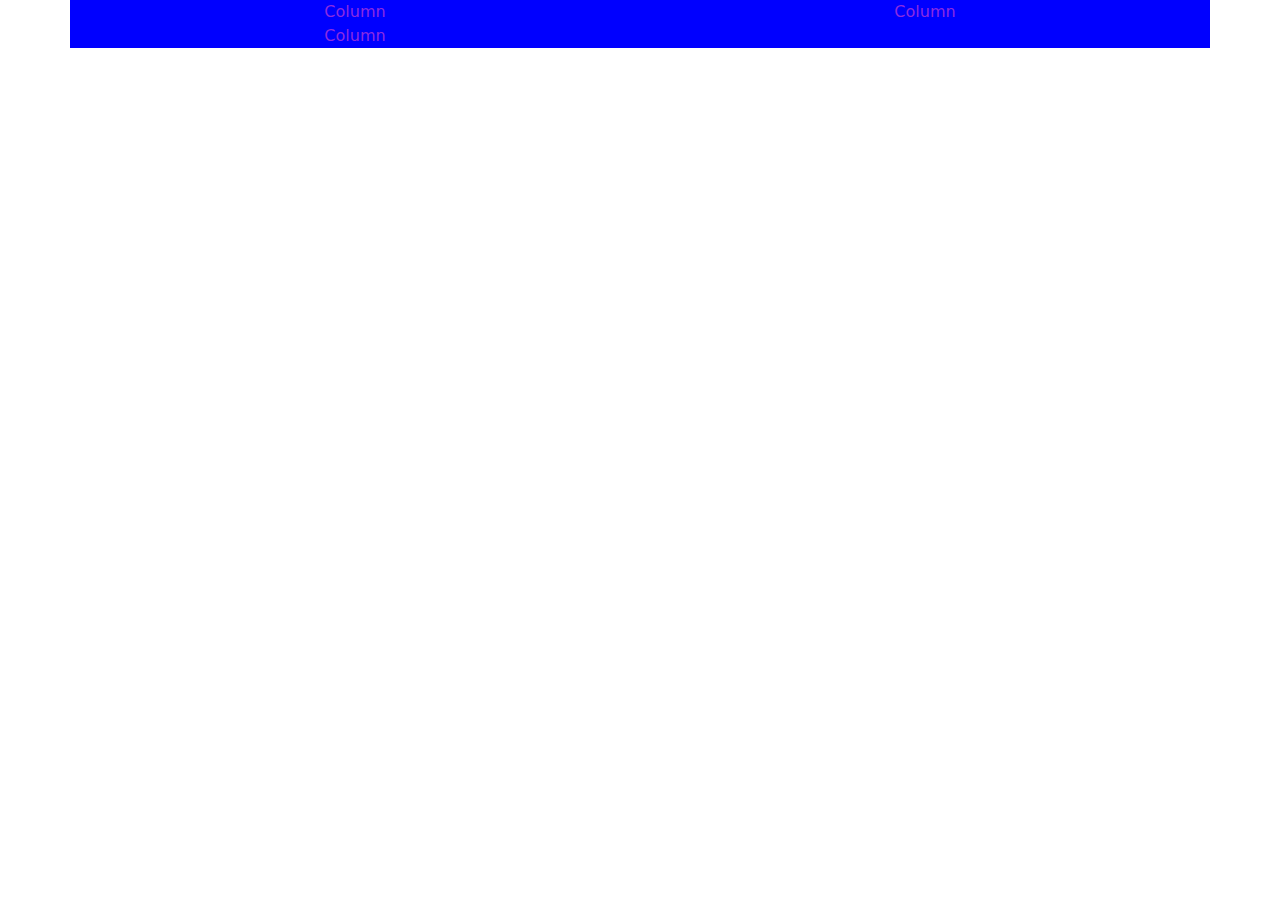
==== index.html @ 6dec64f1 "tadaa" ====
<!DOCTYPE html>
<html lang="en">
<head>
    <meta charset="UTF-8">
    <meta name="viewport" content="width=device-width, initial-scale=1.0">
    <link href="https://cdn.jsdelivr.net/npm/bootstrap@5.3.3/dist/css/bootstrap.min.css" rel="stylesheet" integrity="sha384-QWTKZyjpPEjISv5WaRU9OFeRpok6YctnYmDr5pNlyT2bRjXh0JMhjY6hW+ALEwIH" crossorigin="anonymous">
    <script src="https://cdn.jsdelivr.net/npm/bootstrap@5.3.3/dist/js/bootstrap.bundle.min.js" integrity="sha384-YvpcrYf0tY3lHB60NNkmXc5s9fDVZLESaAA55NDzOxhy9GkcIdslK1eN7N6jIeHz" crossorigin="anonymous"></script>
    <link rel="stylesheet" href="harrystyles.css">
    <title>My First HTML Page</title>
</head>
<header>
    <div class="container text-center">
        <div class="row row-cols-2">
          <div style="column-span: 2;">Column</div>
          <div class="col">Column</div>
          <div class="col">Column</div>
        </div>
      </div>
</header>
---- harrystyles.css ----
*{
   color:blueviolet;
}
.row{
    background-color: blue;
}
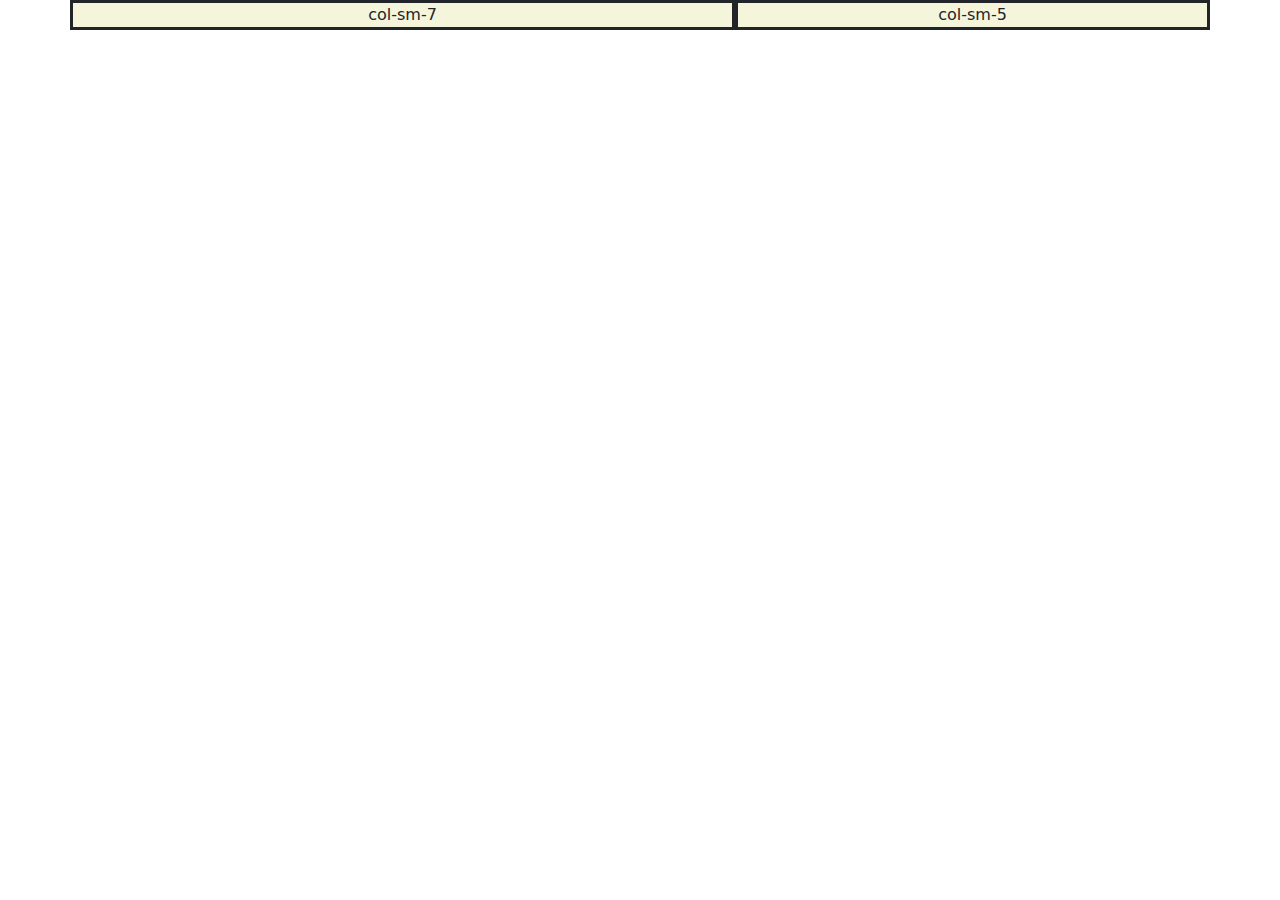
==== commit a0973c74: "tada" ====
--- a/index.html
+++ b/index.html
@@ -10,10 +10,8 @@
 </head>
 <header>
     <div class="container text-center">
-        <div class="row row-cols-2">
-          <div style="column-span: 2;">Column</div>
-          <div class="col">Column</div>
-          <div class="col">Column</div>
+        <div class="row">
+          <div class="col-sm-7">col-sm-7</div>
+          <div class="col-sm-5">col-sm-5</div>
         </div>
-      </div>
 </header>
--- a/harrystyles.css
+++ b/harrystyles.css
@@ -1,6 +1,8 @@
-*{
-   color:blueviolet;
+.col-sm-7{
+    background-color: beige;
+    border: solid;
 }
-.row{
-    background-color: blue;
+.col-sm-5{
+    background-color: beige;
+    border: solid;
 }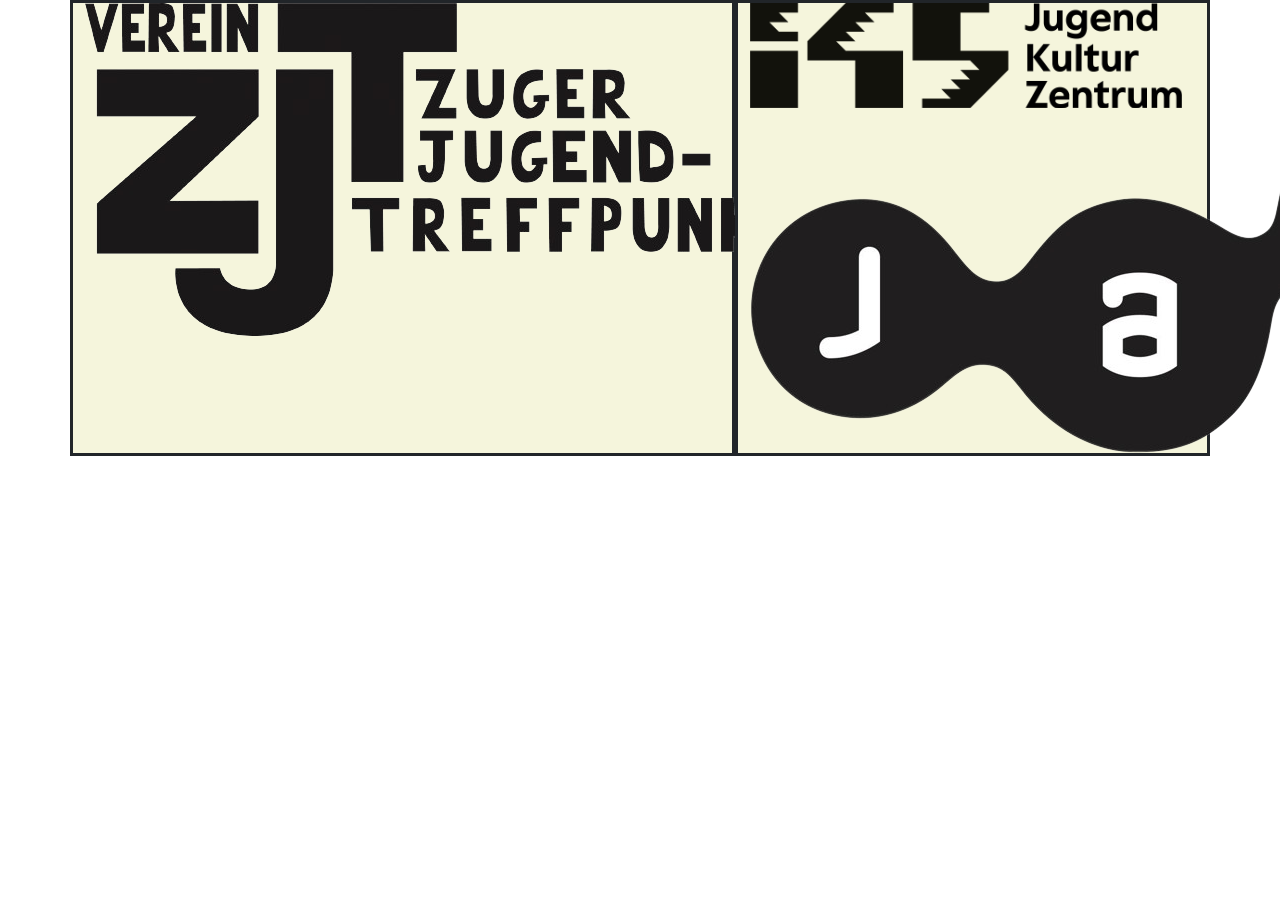
==== commit 64a2ddfe: "mit allen zsm." ====
--- a/index.html
+++ b/index.html
@@ -11,7 +11,12 @@
 <header>
     <div class="container text-center">
         <div class="row">
-          <div class="col-sm-7">col-sm-7</div>
-          <div class="col-sm-5">col-sm-5</div>
+          <div class="col-sm-7">
+            <img src="image-removebg-preview.png">
+          </div>
+          <div class="col-sm-5">
+            <img src="industrie45B logo.png">
+            <img src="jaz logo.png">
+          </div>
         </div>
 </header>
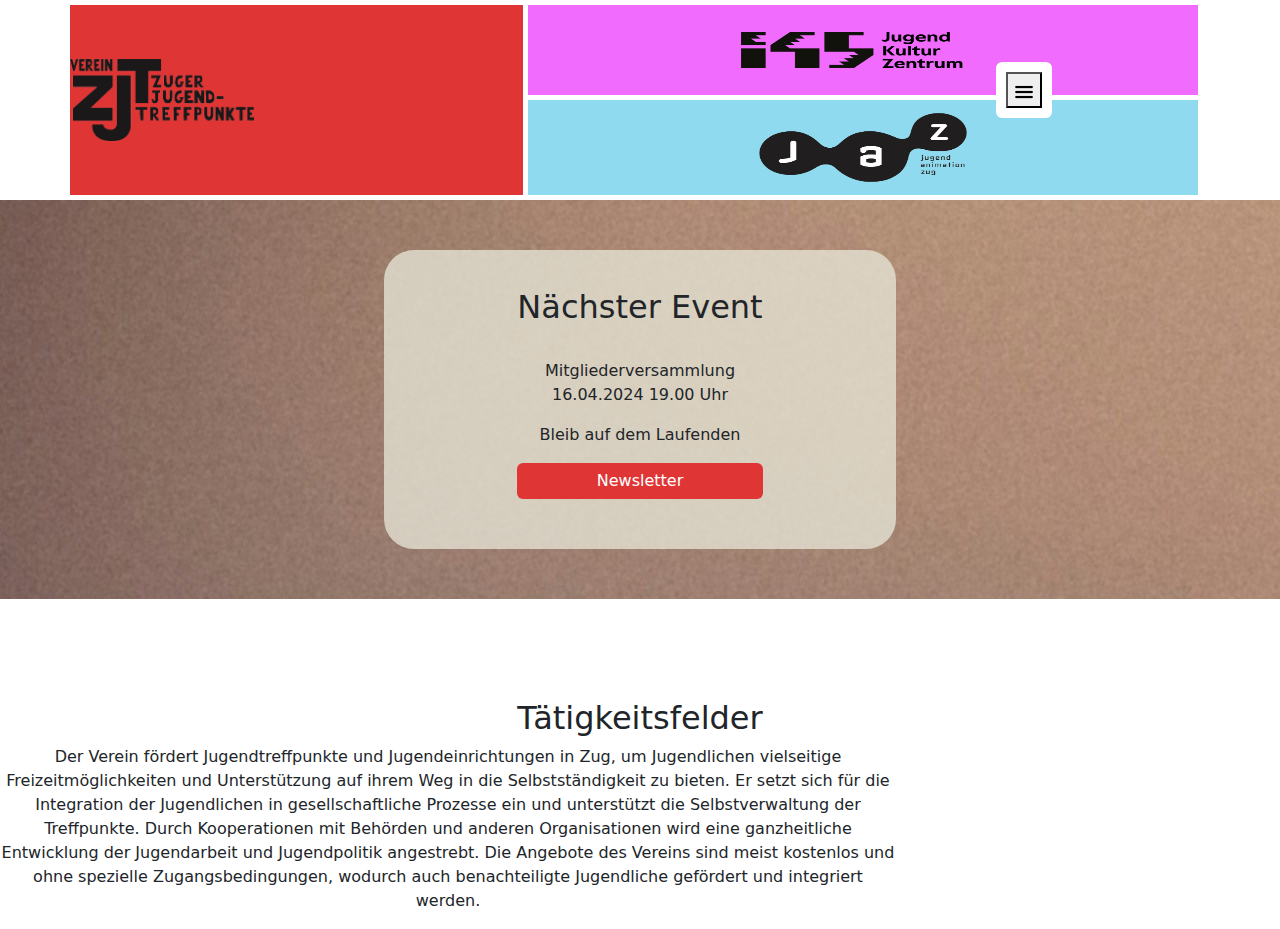
==== commit c1f57ba8: "banner" ====
--- a/index.html
+++ b/index.html
@@ -6,17 +6,57 @@
     <link href="https://cdn.jsdelivr.net/npm/bootstrap@5.3.3/dist/css/bootstrap.min.css" rel="stylesheet" integrity="sha384-QWTKZyjpPEjISv5WaRU9OFeRpok6YctnYmDr5pNlyT2bRjXh0JMhjY6hW+ALEwIH" crossorigin="anonymous">
     <script src="https://cdn.jsdelivr.net/npm/bootstrap@5.3.3/dist/js/bootstrap.bundle.min.js" integrity="sha384-YvpcrYf0tY3lHB60NNkmXc5s9fDVZLESaAA55NDzOxhy9GkcIdslK1eN7N6jIeHz" crossorigin="anonymous"></script>
     <link rel="stylesheet" href="harrystyles.css">
-    <title>My First HTML Page</title>
+    <title>ZJT-Website</title>
 </head>
 <header>
-    <div class="container text-center">
-        <div class="row">
-          <div class="col-sm-7">
-            <img src="image-removebg-preview.png">
-          </div>
-          <div class="col-sm-5">
-            <img src="industrie45B logo.png">
-            <img src="jaz logo.png">
-          </div>
-        </div>
+  <div class="btn-group">
+    <button type="button" class="menu1" data-bs-toggle="dropdown" aria-expanded="false"><img src="Hamburger_icon.svg.png" height="20px">
+    </button>
+    <ul class="dropdown-menu dropdown-menu-end">
+      <a href="einblicke.html"><li><button class="dropdown-item" type="button">Einblicke</button></li></a>
+      <a href="Jugendtreff.html"><li><button class="dropdown-item" type="button">Herti Jugendtreff</button></li></a>
+      <a href="Mitglied.html"><li><button class="dropdown-item" type="button">Werde Mitglied</button></li></a>
+    </ul>
+  </div>
+
+ 
+    <div class="container">
+      <div class="row"></div>
+      <div class="col-5 col-sm-5" id="zjt"><a href="index.html"><img id="zjtimg" src="image-removebg-preview.png"></a></div>
+      <div class="col-7 col-sm-7">
+                  <a href="https://i45.ch/"><div class="row" id="indu"><img id="induimg" src="industrie45B logo.png"></div></a>
+                  <a href="https://jaz-zug.ch/"><div class="row" id="jaz"><img id="jazimg" src="jaz logo.png"></div></a>
+      </div>
+    </div>
 </header>
+<body>
+  <div class="nachsterevent">
+    <div style="margin-top: 50px; margin-bottom: 50px" class="grey">
+      <h2><br>Nächster Event</h2>
+      <p><br> Mitgliederversammlung<br>16.04.2024 19.00 Uhr <br></p>
+      <p>Bleib auf dem Laufenden</p>
+      <button type="button" class="btn btn-primary" style="margin-bottom: 50px;">Newsletter</button>
+    </div>
+  </div>
+  <h2 style="margin-top: 100px;">Tätigkeitsfelder</h2>
+  <div class="taten">
+      
+      <p>Der Verein fördert Jugendtreffpunkte und Jugendeinrichtungen in Zug, um
+        Jugendlichen vielseitige
+        Freizeitmöglichkeiten und Unterstützung
+        auf ihrem Weg in die Selbstständigkeit zu
+        bieten. Er setzt sich für die Integration der
+        Jugendlichen in gesellschaftliche
+        Prozesse ein und unterstützt die
+        Selbstverwaltung der Treffpunkte. Durch
+        Kooperationen mit Behörden und
+        anderen Organisationen wird eine
+        ganzheitliche Entwicklung der
+        Jugendarbeit und Jugendpolitik
+        angestrebt. Die Angebote des Vereins
+        sind meist kostenlos und ohne spezielle
+        Zugangsbedingungen, wodurch auch
+        benachteiligte Jugendliche gefördert
+        und integriert werden.</p>
+  </div>
+</body>--- a/harrystyles.css
+++ b/harrystyles.css
@@ -1,8 +1,130 @@
-.col-sm-7{
-    background-color: beige;
+a{
+    text-decoration: none;
+}
+.btn-group{
+    position: absolute;
+    top: 10%; 
+    left: 80%; 
+    transform: translate(-50%, -50%); 
+    background-color: #fff; 
+    color: #fff; 
+    padding: 10px 10px; 
+    font-size: 20px; 
+    text-align: center;
+    border: none;
+}
+.col-5 {
+    display: flex;
+    align-items: center;
+    justify-content: center;
     border: solid;
+    border-color: white;
 }
-.col-sm-5{
-    background-color: beige;
+.row {
+    height: 100px;
+}
+.container{
+    display: flex;
+    align-items: center;
+    justify-content: center;
+}
+#zjtimg{
+    height: 60%;
+    width: 40%;
+    display: flex;
+    align-items: center;
+    justify-content: center;
+}
+#zjt{
+    background-color: #DF3635;
+    height: 200px;
+    display: grid;
+    align-items: center;
+    justify-content: center;
     border: solid;
+    border-color: white;
+    border-width: 5px;
+    border-left: 0px;
+}
+
+#induimg{
+    height: 40%;
+    width: 40%;
+}
+#indu{
+    background-color: #F26BFF;
+    height: 100px;
+    display: flex;
+    align-items: center;
+    justify-content: center;
+    border: solid;
+    border-color: white;
+    border-width: 5px;
+    border-right: 0px;
+}
+@media only screen and (max-width: 767px) {
+#jazimg{
+    height: 36.2%;
+    width: 17.25%;
+}
+}
+#jazimg{
+    height: 72.4%;
+    width: 34.5%;
+}
+#jaz{
+    background-color: #8FDAEE;
+    height: 100px;
+    display: flex;
+    align-items: center;
+    justify-content: center;
+    border: solid;
+    border-color: white;
+    border-width: 5px;
+    border-top: 2.5px;
+    border-right: 0px;
+}
+.nachsterevent{
+    display: flex;
+    justify-content: center;
+    align-items: center;
+    align-self: center;
+    background-image: url(banner\ background.jpg);
+}
+.grey{
+    background-color: rgba(232, 232, 217, 0.75);
+    width: 40%;
+    display: grid;
+    align-self: center;
+    align-items: center;
+    justify-content: center;
+    text-align: center;
+    border-radius: 30px;
+}
+@media only screen and (max-width: 767px) {
+    .grey{
+        background-color: rgba(232, 232, 217, 0.75);
+        width: 70%;
+        display: grid;
+        align-self: center;
+        align-items: center;
+        justify-content: center;
+        text-align: center;
+        border-radius: 30px;
+    }
+}
+.btn-primary{
+    background-color: #DF3635;
+    border: none;
+}
+.taten{
+    text-align: center;
+    display: grid;
+    width: 70%;
+}
+h2{
+    display: flex;
+    align-items: center;
+    justify-content: center;
+    text-align: center;
 }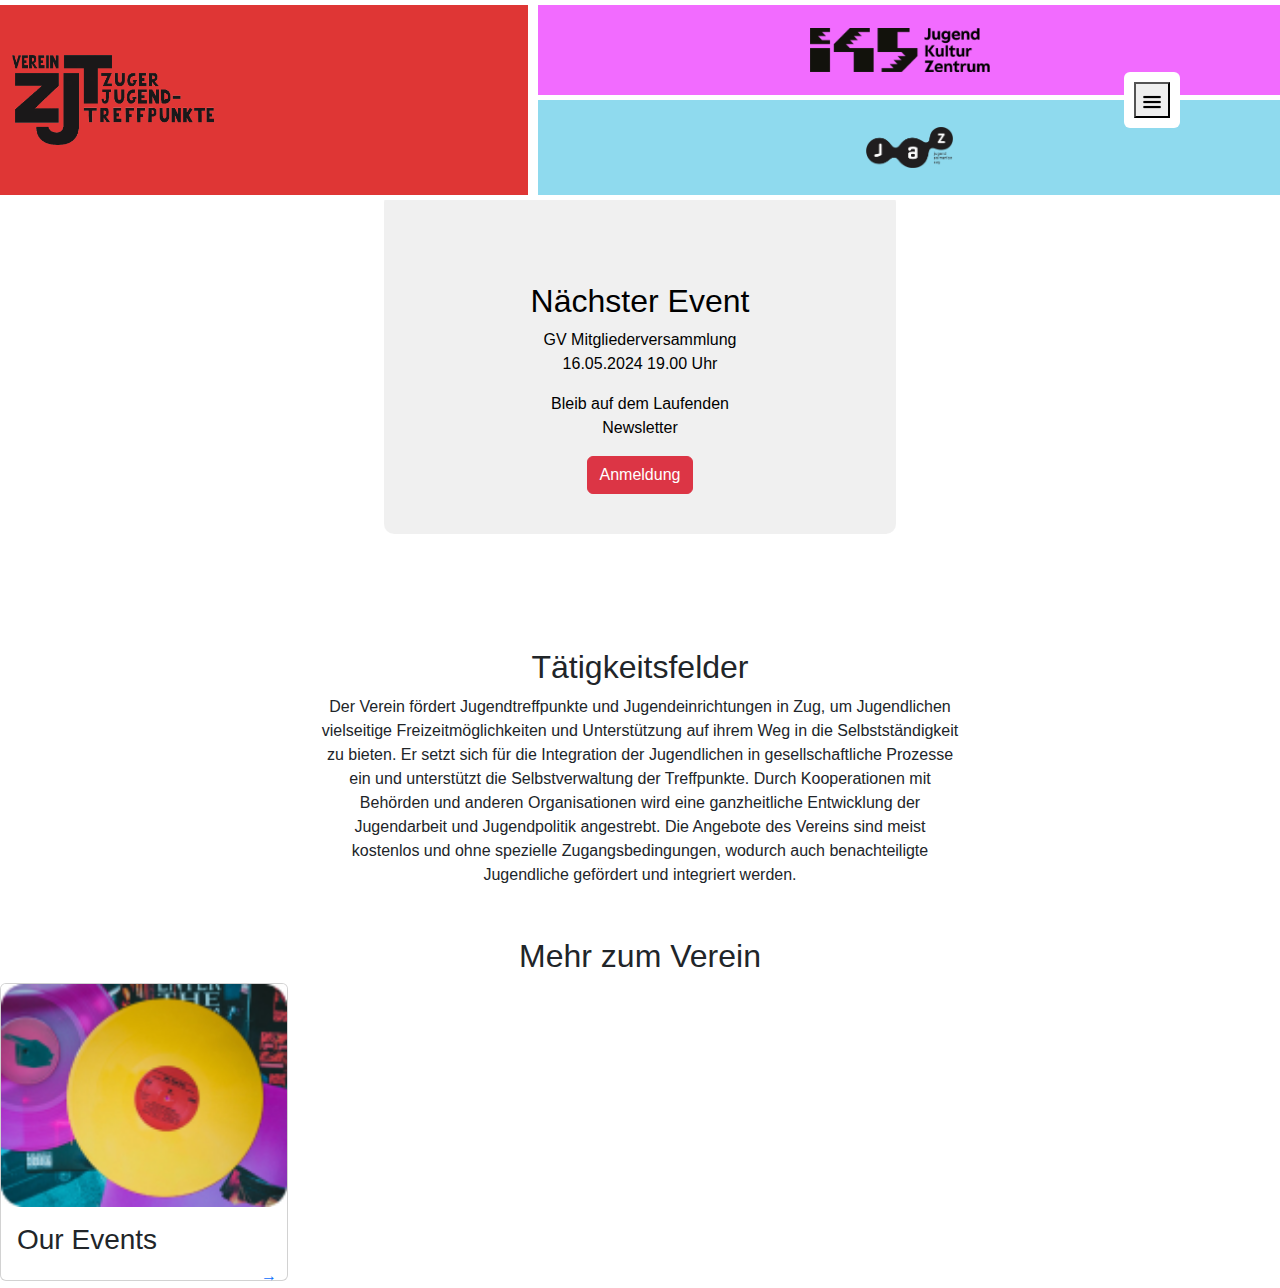
==== commit eb001921: "header bild" ====
--- a/index.html
+++ b/index.html
@@ -8,55 +8,82 @@
     <link rel="stylesheet" href="harrystyles.css">
     <title>ZJT-Website</title>
 </head>
+
 <header>
   <div class="btn-group">
-    <button type="button" class="menu1" data-bs-toggle="dropdown" aria-expanded="false"><img src="Hamburger_icon.svg.png" height="20px">
+    <button type="button" class="menu1" data-bs-toggle="dropdown" aria-expanded="false">
+      <img src="Hamburger_icon.svg.png" height="20px">
     </button>
     <ul class="dropdown-menu dropdown-menu-end">
-      <a href="einblicke.html"><li><button class="dropdown-item" type="button">Einblicke</button></li></a>
-      <a href="Jugendtreff.html"><li><button class="dropdown-item" type="button">Herti Jugendtreff</button></li></a>
-      <a href="Mitglied.html"><li><button class="dropdown-item" type="button">Werde Mitglied</button></li></a>
+      <a href="einblicke.html">
+        <li><button class="dropdown-item" type="button">Einblicke</button></li>
+      </a>
+      <a href="Jugendtreff.html">
+        <li><button class="dropdown-item" type="button">Herti Jugendtreff</button></li>
+      </a>
+      <a href="Mitglied.html">
+        <li><button class="dropdown-item" type="button">Werde Mitglied</button></li>
+      </a>
     </ul>
   </div>
-
- 
-    <div class="container">
-      <div class="row"></div>
-      <div class="col-5 col-sm-5" id="zjt"><a href="index.html"><img id="zjtimg" src="image-removebg-preview.png"></a></div>
+  
+  <div class="container-fluid">
+    <div class="row">
+      <div class="col-5 col-sm-5" id="zjt">
+        <a href="index.html"><img id="zjtimg" src="image-removebg-preview.png"></a>
+      </div>
       <div class="col-7 col-sm-7">
-                  <a href="https://i45.ch/"><div class="row" id="indu"><img id="induimg" src="industrie45B logo.png"></div></a>
-                  <a href="https://jaz-zug.ch/"><div class="row" id="jaz"><img id="jazimg" src="jaz logo.png"></div></a>
+        <a href="https://i45.ch/">
+          <div class="row" id="indu">
+            <img id="induimg" src="industrie45B logo.png">
+          </div>
+        </a>
+        <a href="https://jaz-zug.ch/">
+          <div class="row" id="jaz">
+            <img id="jazimg" src="jaz logo.png">
+          </div>
+        </a>
       </div>
     </div>
+  </div>
 </header>
+
 <body>
-  <div class="nachsterevent">
-    <div style="margin-top: 50px; margin-bottom: 50px" class="grey">
-      <h2><br>Nächster Event</h2>
-      <p><br> Mitgliederversammlung<br>16.04.2024 19.00 Uhr <br></p>
-      <p>Bleib auf dem Laufenden</p>
-      <button type="button" class="btn btn-primary" style="margin-bottom: 50px;">Newsletter</button>
+  <section id="event-section" class="d-flex align-items-center justify-content-center text-center">
+    <div class="overlay">
+      <h2>Nächster Event</h2>
+      <p>GV Mitgliederversammlung<br>16.05.2024 19.00 Uhr</p>
+      <p>Bleib auf dem Laufenden Newsletter</p>
+      <a href="https://zjt.ch/Newsletter/Einstellungen?subscribe=true"><button class="btn btn-danger">Anmeldung</button></a>
     </div>
+  </section>
+
+<h2>Tätigkeitsfelder</h2>
+    <p>Der Verein fördert Jugendtreffpunkte und Jugendeinrichtungen in Zug, um
+      Jugendlichen vielseitige
+      Freizeitmöglichkeiten und Unterstützung
+      auf ihrem Weg in die Selbstständigkeit zu
+      bieten. Er setzt sich für die Integration der
+      Jugendlichen in gesellschaftliche
+      Prozesse ein und unterstützt die
+      Selbstverwaltung der Treffpunkte. Durch
+      Kooperationen mit Behörden und
+      anderen Organisationen wird eine
+      ganzheitliche Entwicklung der
+      Jugendarbeit und Jugendpolitik
+      angestrebt. Die Angebote des Vereins
+      sind meist kostenlos und ohne spezielle
+      Zugangsbedingungen, wodurch auch
+      benachteiligte Jugendliche gefördert
+      und integriert werden.</p>
+
+<h2>Mehr zum Verein</h2>
+<div class="card" style="width: 18rem;">
+  <img src="Bildmaterial/Index/Our Events.jpg" class="card-img-top" alt="...">
+  <div class="card-body">
+    <h3 class="card-title">Our Events</h3>
+    <a href=""><span>&#8594;</span></a>
   </div>
-  <h2 style="margin-top: 100px;">Tätigkeitsfelder</h2>
-  <div class="taten">
-      
-      <p>Der Verein fördert Jugendtreffpunkte und Jugendeinrichtungen in Zug, um
-        Jugendlichen vielseitige
-        Freizeitmöglichkeiten und Unterstützung
-        auf ihrem Weg in die Selbstständigkeit zu
-        bieten. Er setzt sich für die Integration der
-        Jugendlichen in gesellschaftliche
-        Prozesse ein und unterstützt die
-        Selbstverwaltung der Treffpunkte. Durch
-        Kooperationen mit Behörden und
-        anderen Organisationen wird eine
-        ganzheitliche Entwicklung der
-        Jugendarbeit und Jugendpolitik
-        angestrebt. Die Angebote des Vereins
-        sind meist kostenlos und ohne spezielle
-        Zugangsbedingungen, wodurch auch
-        benachteiligte Jugendliche gefördert
-        und integriert werden.</p>
-  </div>
+</div>
+
 </body>--- a/harrystyles.css
+++ b/harrystyles.css
@@ -1,10 +1,59 @@
+@font-face {
+    font-family: 'Poppins-Regular';
+    src: local('Poppins-Regular');
+}
+
+body {
+    font-family: 'Poppins-Regular', sans-serif;
+}
+
+#event-section {
+    position: relative;
+    color: rgb(0, 0, 0);
+    background-image: url('Bildmaterial/Next Events_Header.jpg');
+    background-size: 100%;
+    background-position: center;
+    background-repeat: no-repeat;
+}
+
+.overlay {
+    margin-top: 15%;
+    margin-bottom: 5%;
+    width: 40%;
+    background-color: rgba(234, 234, 234, 0.7);
+    padding: 40px;
+    border-radius: 10px;
+}
+
+#description-section {
+    font-size: 1rem;
+}
+
+#more-info-section .info-box {
+    text-align: center;
+    margin-bottom: 20px;
+}
+
+#more-info-section .info-box img {
+    border-radius: 5px;
+    margin-bottom: 10px;
+}
+
+#more-info-section .info-box p {
+    font-size: 1.2rem;
+    margin: 5px 0;
+}
+
+#more-info-section .info-box a {
+    font-size: 1.5rem;
+}
 a{
     text-decoration: none;
 }
 .btn-group{
     position: absolute;
-    top: 10%; 
-    left: 80%; 
+    top: 100%; 
+    left: 90%; 
     transform: translate(-50%, -50%); 
     background-color: #fff; 
     color: #fff; 
@@ -48,8 +97,10 @@
 }
 
 #induimg{
-    height: 40%;
-    width: 40%;
+    width: 30%;
+    display: flex;
+    align-items: center;
+    justify-content: center;
 }
 #indu{
     background-color: #F26BFF;
@@ -69,8 +120,10 @@
 }
 }
 #jazimg{
-    height: 72.4%;
-    width: 34.5%;
+    width: 15%;
+    display: flex;
+    align-items: center;
+    justify-content: center;
 }
 #jaz{
     background-color: #8FDAEE;
@@ -89,7 +142,7 @@
     justify-content: center;
     align-items: center;
     align-self: center;
-    background-image: url(banner\ background.jpg);
+    background-image: url(Bildmaterial/Index/Next\ Events_Header.jpg);
 }
 .grey{
     background-color: rgba(232, 232, 217, 0.75);
@@ -122,9 +175,40 @@
     display: grid;
     width: 70%;
 }
+h1{
+    display: flex;
+    align-items: center;
+    justify-content: center;
+    text-align: center;
+}
 h2{
     display: flex;
     align-items: center;
     justify-content: center;
     text-align: center;
+    margin-top: 50px;
+}
+.col-sm-4 {
+    display: flex;
+}
+header{
+width: 100%;
+background-color: #f8f9fa;
+position: fixed;
+top: 0;
+left: 0;
+z-index: 1000;
+}
+p{
+    display: flex;
+    align-items: center;
+    justify-content: center;
+    text-align: center;
+    width: 50%;
+    margin-left: 25%;
+}
+span{
+    position: absolute;
+    right: 0;
+    padding-right: 10px;
 }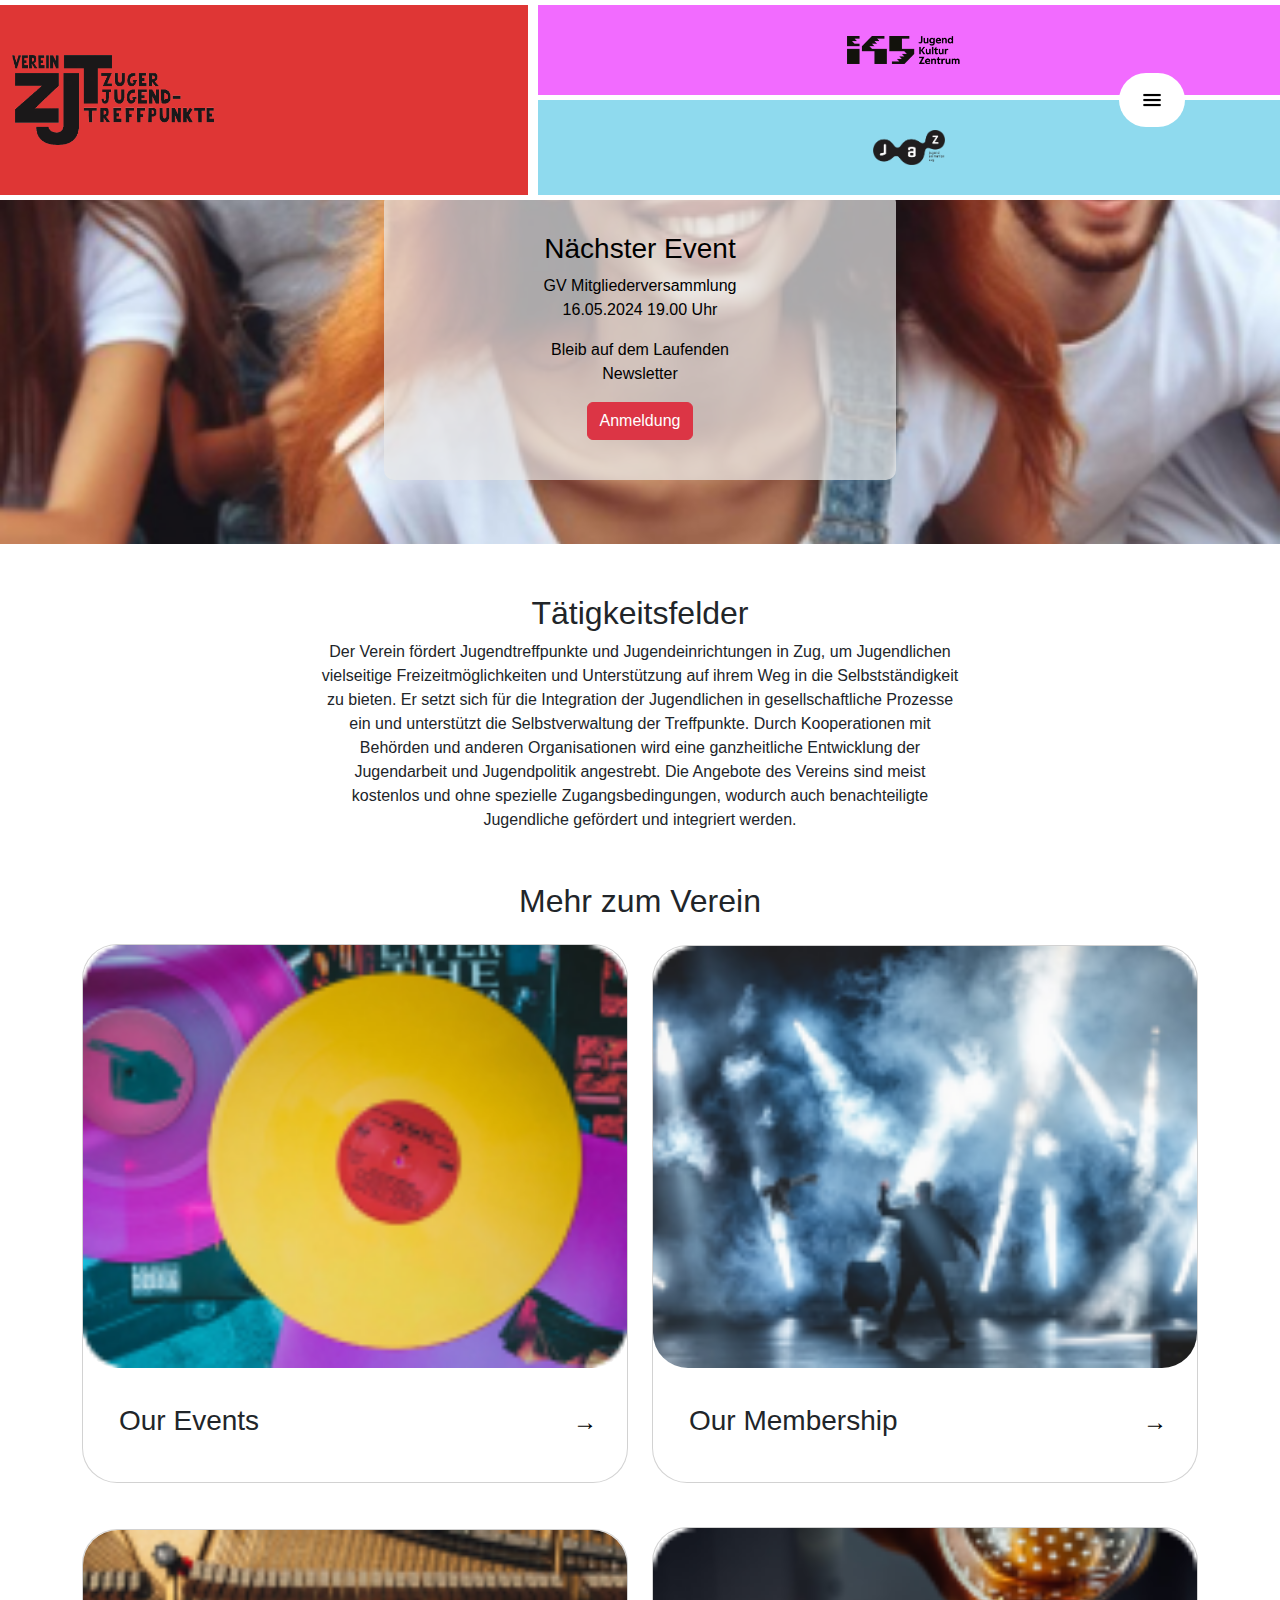
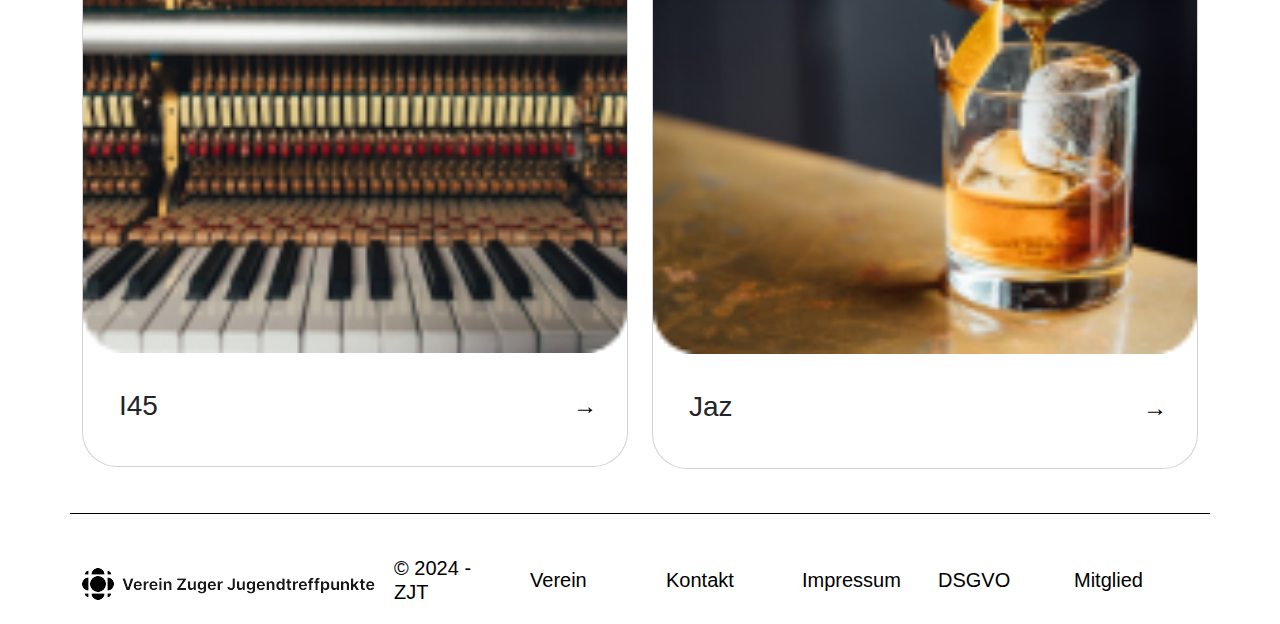
==== commit a2629768: "Finished Website :)" ====
--- a/index.html
+++ b/index.html
@@ -4,86 +4,122 @@
     <meta charset="UTF-8">
     <meta name="viewport" content="width=device-width, initial-scale=1.0">
     <link href="https://cdn.jsdelivr.net/npm/bootstrap@5.3.3/dist/css/bootstrap.min.css" rel="stylesheet" integrity="sha384-QWTKZyjpPEjISv5WaRU9OFeRpok6YctnYmDr5pNlyT2bRjXh0JMhjY6hW+ALEwIH" crossorigin="anonymous">
-    <script src="https://cdn.jsdelivr.net/npm/bootstrap@5.3.3/dist/js/bootstrap.bundle.min.js" integrity="sha384-YvpcrYf0tY3lHB60NNkmXc5s9fDVZLESaAA55NDzOxhy9GkcIdslK1eN7N6jIeHz" crossorigin="anonymous"></script>
     <link rel="stylesheet" href="harrystyles.css">
+    <script src="https://cdn.jsdelivr.net/npm/@popperjs/core@2.11.8/dist/umd/popper.min.js" integrity="sha384-I7E8VVD/ismYTF4hNIPjVp/Zjvgyol6VFvRkX/vR+Vc4jQkC+hVqc2pM8ODewa9r" crossorigin="anonymous"></script>
+<script src="https://cdn.jsdelivr.net/npm/bootstrap@5.3.3/dist/js/bootstrap.min.js" integrity="sha384-0pUGZvbkm6XF6gxjEnlmuGrJXVbNuzT9qBBavbLwCsOGabYfZo0T0to5eqruptLy" crossorigin="anonymous"></script>
     <title>ZJT-Website</title>
 </head>
 
 <header>
-  <div class="btn-group">
-    <button type="button" class="menu1" data-bs-toggle="dropdown" aria-expanded="false">
-      <img src="Hamburger_icon.svg.png" height="20px">
-    </button>
-    <ul class="dropdown-menu dropdown-menu-end">
-      <a href="einblicke.html">
-        <li><button class="dropdown-item" type="button">Einblicke</button></li>
-      </a>
-      <a href="Jugendtreff.html">
-        <li><button class="dropdown-item" type="button">Herti Jugendtreff</button></li>
-      </a>
-      <a href="Mitglied.html">
-        <li><button class="dropdown-item" type="button">Werde Mitglied</button></li>
-      </a>
-    </ul>
+    <div class="container-fluid">
+      <div class="row justify-content-center align-items-center">
+        <div class="col-5 col-sm-5 text-center" id="zjt">
+          <a href="index.html"><img id="zjtimg" class="img-fluid" src="Logos/Zjt Logo.png"></a>
+        </div>
+        <div class="col-7 col-sm-7">
+          <a href="https://i45.ch/">
+            <div class="row" id="indu">
+              <img id="induimg" src="Logos/industrie45B logo.png">
+            </div>
+          </a>
+          <a href="https://jaz-zug.ch/">
+            <div class="row" id="jaz">
+              <img id="jazimg" src="Logos/jaz logo.png">
+            </div>
+          </a>
+        </div>
+      </div>
+    </div>
+    <div class="container">
+      <div class="btn-group">
+          <button type="button" class="btn" data-bs-toggle="dropdown" aria-expanded="false">
+              <img src="Hamburger_icon.svg.png" height="20px" alt="Menu Icon">
+          </button>
+          <ul class="dropdown-menu">
+              <li><a href="einblicke.html" class="dropdown-item">Einblicke</a></li>
+              <li><a href="Jugendtreff.html" class="dropdown-item">Herti Jugendtreff</a></li>
+              <li><a href="Mitglied.html" class="dropdown-item">Werde Mitglied</a></li>
+          </ul>
+      </div>
   </div>
   
-  <div class="container-fluid">
-    <div class="row">
-      <div class="col-5 col-sm-5" id="zjt">
-        <a href="index.html"><img id="zjtimg" src="image-removebg-preview.png"></a>
-      </div>
-      <div class="col-7 col-sm-7">
-        <a href="https://i45.ch/">
-          <div class="row" id="indu">
-            <img id="induimg" src="industrie45B logo.png">
-          </div>
-        </a>
-        <a href="https://jaz-zug.ch/">
-          <div class="row" id="jaz">
-            <img id="jazimg" src="jaz logo.png">
-          </div>
-        </a>
-      </div>
-    </div>
-  </div>
-</header>
-
+  </header>
 <body>
   <section id="event-section" class="d-flex align-items-center justify-content-center text-center">
     <div class="overlay">
-      <h2>Nächster Event</h2>
+      <h3>Nächster Event</h3>
       <p>GV Mitgliederversammlung<br>16.05.2024 19.00 Uhr</p>
       <p>Bleib auf dem Laufenden Newsletter</p>
-      <a href="https://zjt.ch/Newsletter/Einstellungen?subscribe=true"><button class="btn btn-danger">Anmeldung</button></a>
+      <a href="https://zjt.ch/Newsletter/Einstellungen?subscribe=true" class="btn btn-danger">Anmeldung</a>
     </div>
   </section>
 
-<h2>Tätigkeitsfelder</h2>
-    <p>Der Verein fördert Jugendtreffpunkte und Jugendeinrichtungen in Zug, um
-      Jugendlichen vielseitige
-      Freizeitmöglichkeiten und Unterstützung
-      auf ihrem Weg in die Selbstständigkeit zu
-      bieten. Er setzt sich für die Integration der
-      Jugendlichen in gesellschaftliche
-      Prozesse ein und unterstützt die
-      Selbstverwaltung der Treffpunkte. Durch
-      Kooperationen mit Behörden und
-      anderen Organisationen wird eine
-      ganzheitliche Entwicklung der
-      Jugendarbeit und Jugendpolitik
-      angestrebt. Die Angebote des Vereins
-      sind meist kostenlos und ohne spezielle
-      Zugangsbedingungen, wodurch auch
-      benachteiligte Jugendliche gefördert
-      und integriert werden.</p>
+  <h2>Tätigkeitsfelder</h2>
+  <p>Der Verein fördert Jugendtreffpunkte und Jugendeinrichtungen in Zug, um Jugendlichen vielseitige Freizeitmöglichkeiten und Unterstützung auf ihrem Weg in die Selbstständigkeit zu bieten. Er setzt sich für die Integration der Jugendlichen in gesellschaftliche Prozesse ein und unterstützt die Selbstverwaltung der Treffpunkte. Durch Kooperationen mit Behörden und anderen Organisationen wird eine ganzheitliche Entwicklung der Jugendarbeit und Jugendpolitik angestrebt. Die Angebote des Vereins sind meist kostenlos und ohne spezielle Zugangsbedingungen, wodurch auch benachteiligte Jugendliche gefördert und integriert werden.</p>
 
-<h2>Mehr zum Verein</h2>
-<div class="card" style="width: 18rem;">
-  <img src="Bildmaterial/Index/Our Events.jpg" class="card-img-top" alt="...">
-  <div class="card-body">
-    <h3 class="card-title">Our Events</h3>
-    <a href=""><span>&#8594;</span></a>
-  </div>
-</div>
+  <h2>Mehr zum Verein</h2>
+  <div class="container mt-4">
+    <div class="row">
+      <div class="col-lg-6 col-md-6 col-sm-12 mb-4">
+        <div class="card">
+          <img src="Bildmaterial/Index/Our Events.jpg" class="card-img-top" alt="Our Events">
+          <div class="card-body">
+            <h3 class="card-title">Our Events<a href="https://jaz-zug.ch/" class="pfeil">&#8594;</a></h3>
+          </div>
+        </div>
+      </div>
+      <div class="col-lg-6 col-md-6 col-sm-12 mb-4">
+        <div class="card">
+          <img src="Bildmaterial/Index/Our Membership.png" class="card-img-top" alt="Our Membership">
+          <div class="card-body">
+            <h3 class="card-title">Our Membership<a href="https://jaz-zug.ch/" class="pfeil">&#8594;</a></h3>
+          </div>
+        </div>
+      </div>
+      <div class="col-lg-6 col-md-6 col-sm-12 mb-4">
+        <div class="card">
+          <img src="Bildmaterial/Index/I45.png" class="card-img-top" alt="I45">
+          <div class="card-body">
+            <h3 class="card-title">I45 <a href="https://i45.ch/" class="pfeil">&#8594;</a></h3>
+          </div>
+        </div>
+      </div>
+      <div class="col-lg-6 col-md-6 col-sm-12 mb-4">
+        <div class="card">
+          <img src="Bildmaterial/Index/Jaz.png" class="card-img-top" alt="Jaz">
+          <div class="card-body">
+            <h3 class="card-title">Jaz<a href="https://jaz-zug.ch/" class="pfeil">&#8594;</a></h3>
+          </div>
 
-</body>+
+        </div>
+
+        </div>
+        <div class="horizontal-line-index"></div>
+        <div class="container top">
+          <img src="Bildmaterial/Index/Verein Zuger Jugendtreffpunkte.png" class="footer-image" style="width: 30%;">
+          <div class="container-fluid foot">
+            <div class="row">
+              <div class="col-md-2 d-inline-block">
+                <a href=""><h5>&#169; 2024 - ZJT</h5></a>
+              </div>
+              <div class="col-md-2 d-inline-block">
+                <a href=""><h5>Verein</h5></a>
+              </div>
+              <div class="col-md-2 d-inline-block">
+                <a href="Mitglied.html"><h5>Kontakt</h5></a>
+              </div>
+              <div class="col-md-2 d-inline-block">
+                <a href="https://zjt.ch/impressum"><h5>Impressum</h5></a>
+              </div>
+              <div class="col-md-2 d-inline-block">
+                <a href="https://zjt.ch/dsg"><h5>DSGVO</h5></a>
+              </div>
+              <div class="col-md-2 d-inline-block">
+                <a href="Mitglied.html"><h5>Mitglied</h5></a>
+              </div>
+            </div>
+          </div>
+        </div>
+</body>
+</html>--- a/harrystyles.css
+++ b/harrystyles.css
@@ -2,20 +2,18 @@
     font-family: 'Poppins-Regular';
     src: local('Poppins-Regular');
 }
-
 body {
     font-family: 'Poppins-Regular', sans-serif;
 }
-
 #event-section {
     position: relative;
     color: rgb(0, 0, 0);
-    background-image: url('Bildmaterial/Next Events_Header.jpg');
+    background-image: url('Bildmaterial/Index/Next\ Events_Header.jpg');
+    background-position: center;
     background-size: 100%;
-    background-position: center;
+    min-height: 70%;
     background-repeat: no-repeat;
 }
-
 .overlay {
     margin-top: 15%;
     margin-bottom: 5%;
@@ -24,43 +22,45 @@
     padding: 40px;
     border-radius: 10px;
 }
-
+@media (max-width: 768px) {
+    .overlay {
+        width: 70%;
+        padding-top: 200px;
+    }
+}
 #description-section {
     font-size: 1rem;
 }
-
 #more-info-section .info-box {
     text-align: center;
     margin-bottom: 20px;
 }
-
 #more-info-section .info-box img {
     border-radius: 5px;
     margin-bottom: 10px;
 }
-
 #more-info-section .info-box p {
     font-size: 1.2rem;
     margin: 5px 0;
 }
-
 #more-info-section .info-box a {
     font-size: 1.5rem;
 }
-a{
+a {
     text-decoration: none;
-}
-.btn-group{
+    color: black;
+}
+.btn-group {
     position: absolute;
-    top: 100%; 
-    left: 90%; 
-    transform: translate(-50%, -50%); 
-    background-color: #fff; 
-    color: #fff; 
-    padding: 10px 10px; 
-    font-size: 20px; 
-    text-align: center;
-    border: none;
+    top: 100%;
+    left: 90%;
+    transform: translate(-50%, -50%);
+    background-color: #fff;
+    color: #fff;
+    padding: 10px 10px;
+    font-size: 20px;
+    text-align: center;
+    border-radius: 60px;
 }
 .col-5 {
     display: flex;
@@ -71,23 +71,32 @@
 }
 .row {
     height: 100px;
-}
-.container{
-    display: flex;
-    align-items: center;
-    justify-content: center;
-}
-#zjtimg{
-    height: 60%;
+    display: flex;
+    align-items: center;
+    justify-content: center;
+}
+.container {
+    display: flex;
+    align-items: center;
+    justify-content: center;
+}
+#zjtimg {
     width: 40%;
     display: flex;
     align-items: center;
     justify-content: center;
 }
-#zjt{
+@media (max-width: 768px) {
+    #zjtimg {
+      width: 80%;
+      display: block;
+      margin: 0 auto; 
+    }
+}
+#zjt {
     background-color: #DF3635;
     height: 200px;
-    display: grid;
+    display: flex;
     align-items: center;
     justify-content: center;
     border: solid;
@@ -95,14 +104,20 @@
     border-width: 5px;
     border-left: 0px;
 }
-
-#induimg{
-    width: 30%;
-    display: flex;
-    align-items: center;
-    justify-content: center;
-}
-#indu{
+#induimg {
+    width: 20%;
+    display: flex;
+    align-items: center;
+    justify-content: center;
+}
+@media (max-width: 768px) {
+    #induimg {
+      width: 80%;
+      display: block;
+      margin: 0 auto; 
+    }
+}
+#indu {
     background-color: #F26BFF;
     height: 100px;
     display: flex;
@@ -113,19 +128,19 @@
     border-width: 5px;
     border-right: 0px;
 }
+
+#jazimg {
+    width: 13%;
+    display: flex;
+    align-items: center;
+    justify-content: center;
+}
 @media only screen and (max-width: 767px) {
-#jazimg{
-    height: 36.2%;
-    width: 17.25%;
-}
-}
-#jazimg{
-    width: 15%;
-    display: flex;
-    align-items: center;
-    justify-content: center;
-}
-#jaz{
+    #jazimg {
+        width: 80%;
+    }
+}
+#jaz {
     background-color: #8FDAEE;
     height: 100px;
     display: flex;
@@ -137,14 +152,14 @@
     border-top: 2.5px;
     border-right: 0px;
 }
-.nachsterevent{
+.nachsterevent {
     display: flex;
     justify-content: center;
     align-items: center;
     align-self: center;
     background-image: url(Bildmaterial/Index/Next\ Events_Header.jpg);
 }
-.grey{
+.grey {
     background-color: rgba(232, 232, 217, 0.75);
     width: 40%;
     display: grid;
@@ -155,7 +170,7 @@
     border-radius: 30px;
 }
 @media only screen and (max-width: 767px) {
-    .grey{
+    .grey {
         background-color: rgba(232, 232, 217, 0.75);
         width: 70%;
         display: grid;
@@ -166,22 +181,23 @@
         border-radius: 30px;
     }
 }
-.btn-primary{
+.btn-primary {
     background-color: #DF3635;
     border: none;
 }
-.taten{
+.taten {
     text-align: center;
     display: grid;
     width: 70%;
 }
-h1{
-    display: flex;
-    align-items: center;
-    justify-content: center;
-    text-align: center;
-}
-h2{
+h1 {
+    display: flex;
+    align-items: center;
+    justify-content: center;
+    text-align: center;
+    margin-top: 300px;
+}
+h2 {
     display: flex;
     align-items: center;
     justify-content: center;
@@ -191,15 +207,15 @@
 .col-sm-4 {
     display: flex;
 }
-header{
-width: 100%;
-background-color: #f8f9fa;
-position: fixed;
-top: 0;
-left: 0;
-z-index: 1000;
-}
-p{
+header {
+    width: 100%;
+    background-color: #f8f9fa;
+    position: fixed;
+    top: 0;
+    left: 0;
+    z-index: 1000;
+}
+p {
     display: flex;
     align-items: center;
     justify-content: center;
@@ -207,8 +223,131 @@
     width: 50%;
     margin-left: 25%;
 }
-span{
+@media (max-width: 768px) {
+    p {
+        width: 70%;
+        margin-left: 15%;
+    }
+}
+.card {
+    width: 100%;
+    margin-bottom: 20px;
+    border-radius: 35px;
+}
+.card-body {
+    position: relative;
+}
+.card-body a {
     position: absolute;
-    right: 0;
-    padding-right: 10px;
-}+    right: 10px;
+    bottom: 10px;
+    text-decoration: none;
+    font-size: 1.5rem;
+}
+.card-body {
+    margin: 20px;
+}
+.card-img-top {
+    border-radius: 35px;
+}
+.pfeil {
+    color: black;
+    margin-bottom: 15px;
+}
+#foot{
+    padding: 20px 0;
+    margin-top: 20px;
+}
+img{
+    display: flex;
+    align-items: start;
+    justify-content: left;
+    background-color: none;
+}
+@media only screen and (max-width: 767px) {
+    .footer-image {
+        width: 100%;
+    }
+}
+.footer-image {
+    width: 30%;
+    align-items: start;
+    align-content: start;
+    justify-content: first baseline;
+}
+h6{
+    display: flex;
+    align-items: center;
+    justify-content: center;
+    text-align: center;
+}
+.btn .btn-secondary .button{
+    background-color: none;
+    border: none;
+}
+.foot{
+    margin-top: -20px;
+}
+.projects button:focus + ul, .labs button:focus + ul {
+    opacity: 1;
+    pointer-events: all; // This is no longer the case when the focus is lost
+    transform: translateY(0px);
+}
+.card-text{
+    display: flex;
+    align-items: start;
+    justify-content: left;
+}
+
+.card-text {
+    text-align: left;
+}
+hr{
+    margin-top: 50px;
+}
+
+form{
+    width: 70%;
+}
+footer{
+    margin-top: 300px;
+}
+.top{
+    padding-top: 10px;
+}
+.card-text{
+    margin-left: 0%;
+    width: 100%;
+}
+.iframe{
+    border-radius: 10px;
+}
+.col-md-2{
+    margin-top: 20px;
+}
+.horizontal-line {
+    width: 100%;
+    height: 1px;
+    background-color: black; 
+    margin: 20px 0; 
+    margin-top: 1020px;
+}
+@media (max-width: 600px) {
+    .horizontal-line {
+      margin-top: 3800px; }
+    }
+  .horizontal-line-mitglied{
+    width: 100%;
+    height: 1px;
+    background-color: black; 
+    margin: 20px 0; 
+    margin-top: 400px;
+  }
+  .horizontal-line-index{
+    width: 100%;
+    height: 1px;
+    background-color: black; 
+    margin: 20px 0; 
+    margin-top: 0px;
+  }
+
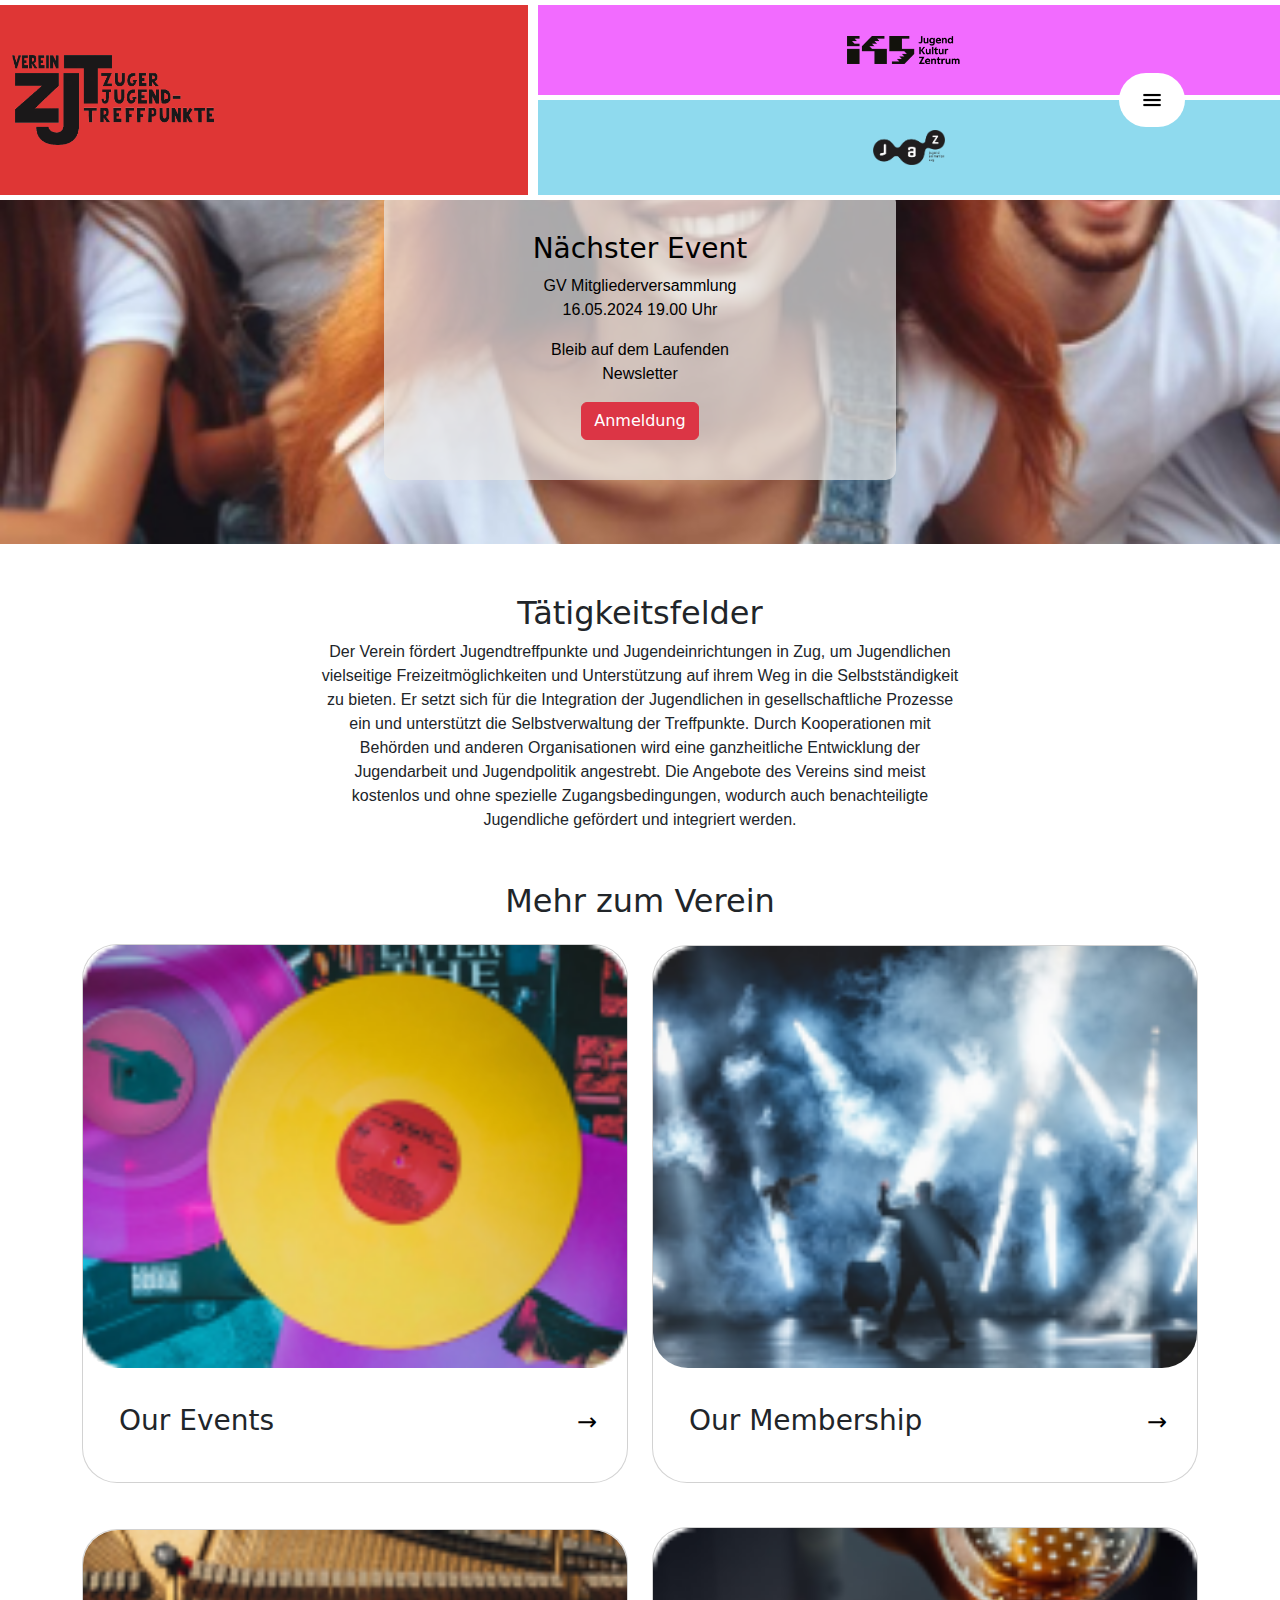
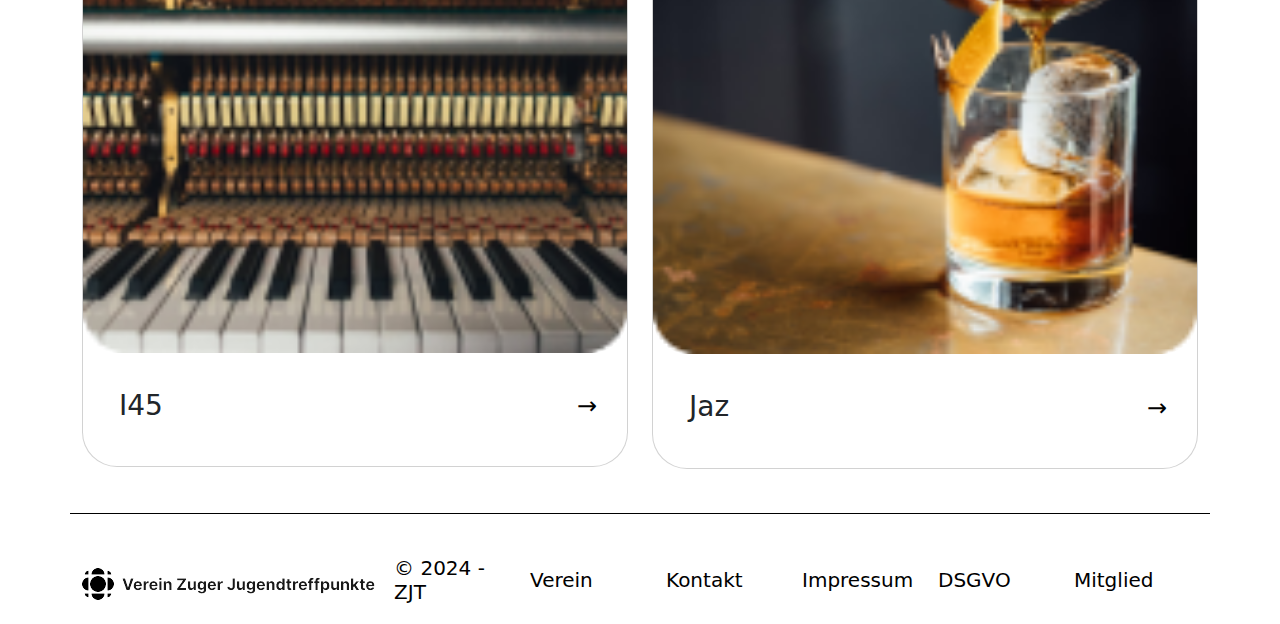
==== commit d58240d9: "Letzte Änderungen" ====
--- a/index.html
+++ b/index.html
@@ -33,7 +33,7 @@
     <div class="container">
       <div class="btn-group">
           <button type="button" class="btn" data-bs-toggle="dropdown" aria-expanded="false">
-              <img src="Hamburger_icon.svg.png" height="20px" alt="Menu Icon">
+              <img src="Bildmaterial/Index/Hamburger_icon.svg.png" height="20px" alt="Menu Icon">
           </button>
           <ul class="dropdown-menu">
               <li><a href="einblicke.html" class="dropdown-item">Einblicke</a></li>
@@ -95,7 +95,7 @@
         </div>
 
         </div>
-        <div class="horizontal-line-index"></div>
+        <div class="horizontal-line-index color-change"></div>
         <div class="container top">
           <img src="Bildmaterial/Index/Verein Zuger Jugendtreffpunkte.png" class="footer-image" style="width: 30%;">
           <div class="container-fluid foot">
--- a/harrystyles.css
+++ b/harrystyles.css
@@ -1,10 +1,3 @@
-@font-face {
-    font-family: 'Poppins-Regular';
-    src: local('Poppins-Regular');
-}
-body {
-    font-family: 'Poppins-Regular', sans-serif;
-}
 #event-section {
     position: relative;
     color: rgb(0, 0, 0);
@@ -216,6 +209,7 @@
     z-index: 1000;
 }
 p {
+    font-family: 'Gill Sans', 'Gill Sans MT', Calibri, 'Trebuchet MS', sans-serif;
     display: flex;
     align-items: center;
     justify-content: center;
@@ -253,7 +247,11 @@
 .pfeil {
     color: black;
     margin-bottom: 15px;
-}
+    animation: pulse 0.5s infinite;
+}
+.pfeil:hover {
+    color: red;
+  }
 #foot{
     padding: 20px 0;
     margin-top: 20px;
@@ -350,4 +348,3 @@
     margin: 20px 0; 
     margin-top: 0px;
   }
-
